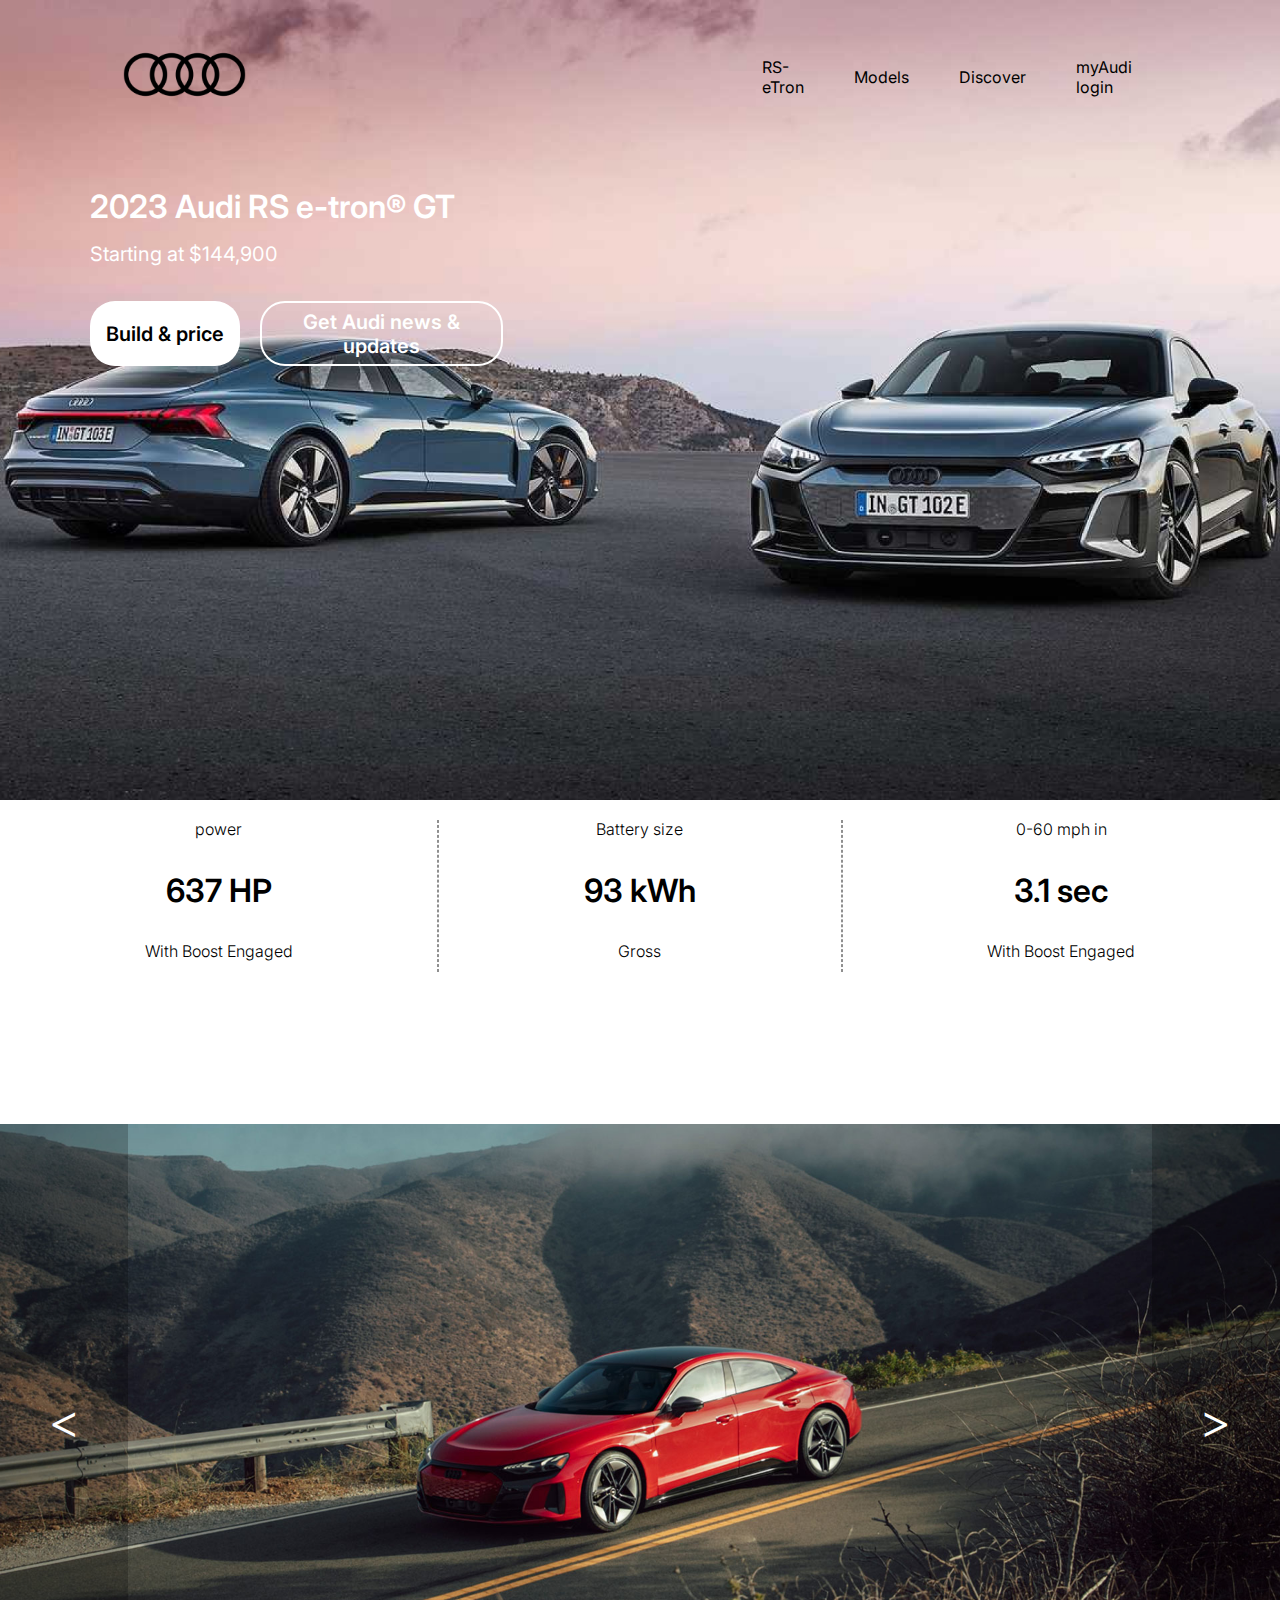
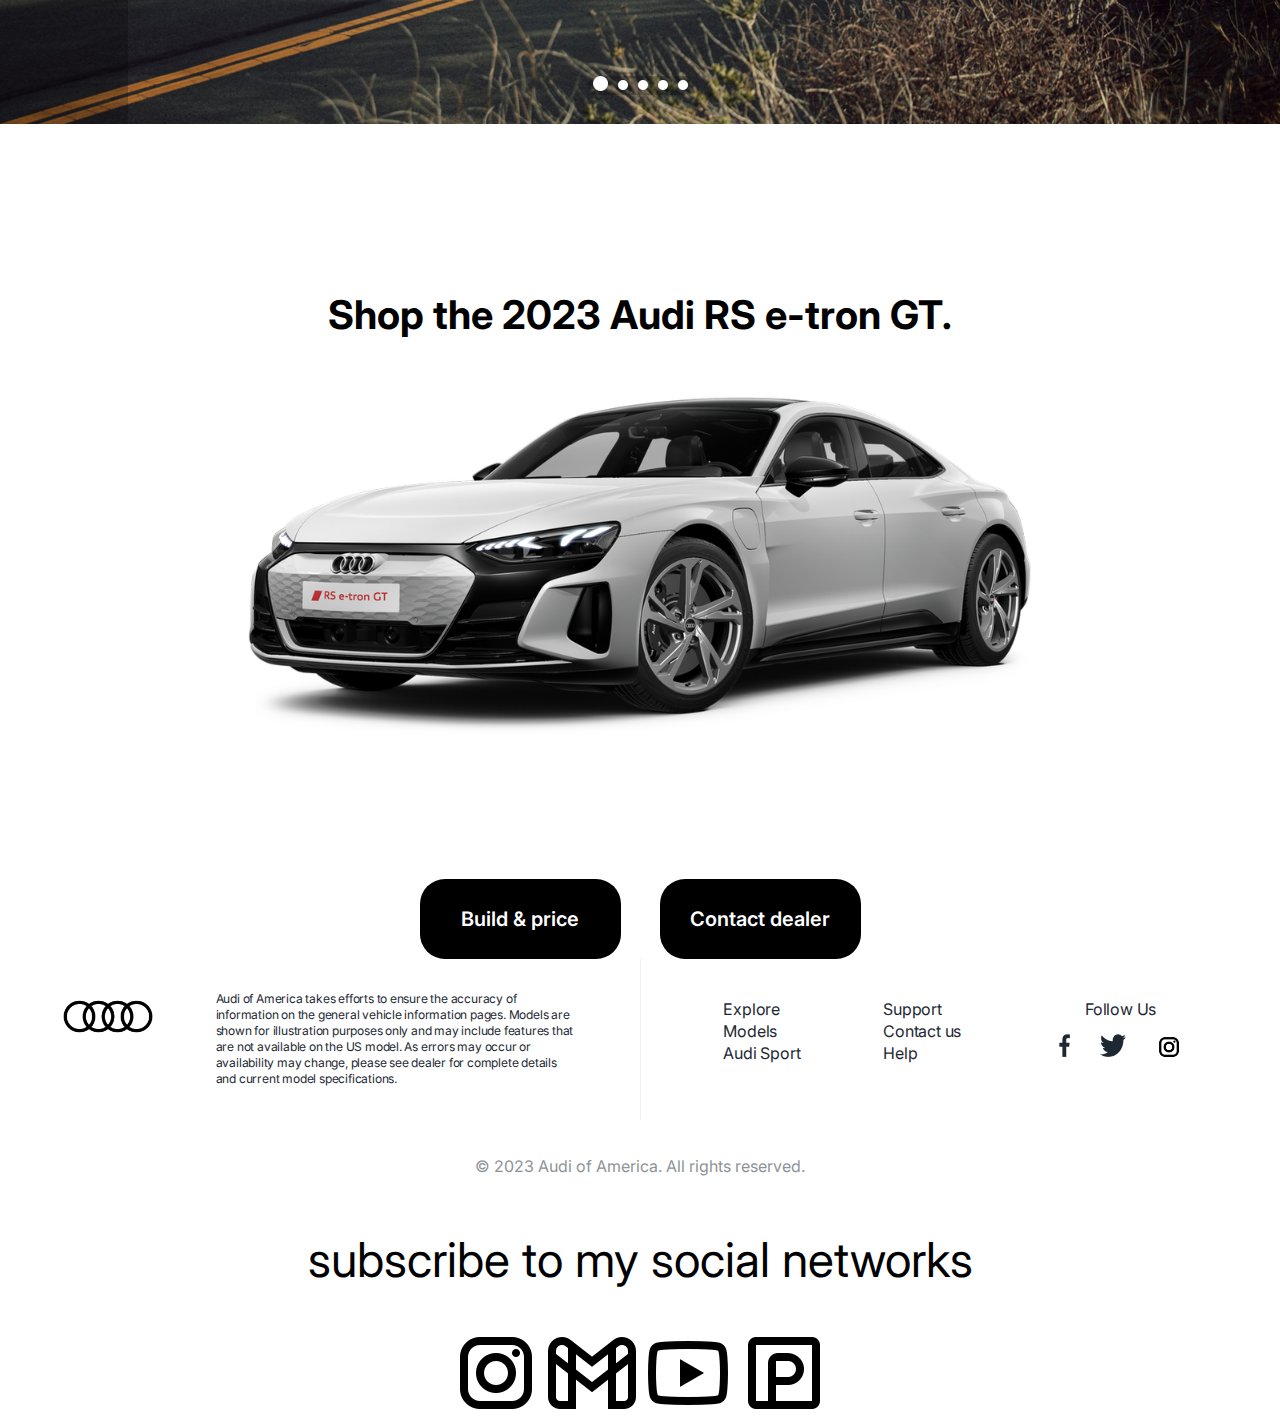
==== index.html @ 4eae739a "Add files via upload" ====
<!DOCTYPE html>
<html>
    <head>
        <title>My first oficial site</title>
        <link rel="stylesheet" href="mainsite.css">
        <link rel="stylesheet" href="global.css">
        <link rel="preconnect" href="https://fonts.googleapis.com">
        <link rel="preconnect" href="https://fonts.gstatic.com" crossorigin>
        <link href="https://fonts.googleapis.com/css2?family=Inter:wght@300&display=swap" rel="stylesheet">
    </head>
    <body>
        <div class="background">
            <div class="header">
                <div class="logo">
                    <div><img src="images/Audi-Logo 1.png" width="123"></div>
                </div>
                <div class="buttons">
                    <div class="button1"><a href="secondsite.html" style="text-decoration: none; color: #000000;">RS-eTron</a></div>
                    <div class="button2"><a href="erorsite.html"  style="text-decoration: none; color: #000000;">Models</a></div>
                    <div class="button3"><a href="erorsite.html"  style="text-decoration: none; color: #000000;">Discover</a></div>
                    <div class="button4"><a href="erorsite.html"  style="text-decoration: none; color: #000000;">myAudi login</a></div>
                </div>
            </div>
            <div style="position: absolute;
            top: 55px;
            left: 7%;">
                <h3 style="padding-top: 100px; font-family: 'Inter', sans-serif;; font-style: normal; font-weight: 600; font-size: 32px; line-height: 39px; color: #FFFFFF;">2023 Audi RS e-tron® GT</h3>
                <h5 style="
                font-family: 'Inter', sans-serif;;
                font-style: normal;
                font-weight: 400;
                font-size: 20px;
                line-height: 24px;
                color: #FFFFFF;
                position: absolute;
                top: 154px;
            ">Starting at $144,900</h5>
                <div style="margin: 0px;
                padding: 0px;
                position: absolute;
                display: flex;
                justify-content: center;
                align-items: center;
                top: 218px;">
                    <a href="erorsite.html"><button id="MyBtn">Build & price</button></a>
                    <a href="erorsite.html"><button id="MyBtn2">Get Audi news & updates</button></a>
                </div>
            </div>
        </div>
        <div class="monacemebi">
            <div class="monacemi1">
                <h6 class="up">power</h6>
                <h3 style="font-family: 'Inter', sans-serif;;
                font-style: normal;
                font-weight: 600;
                font-size: 32px;
                line-height: 39px;">637 HP</h3>
                <h6 class="down">With Boost Engaged</h6>
            </div>
            <div class="line"></div>
            <div class="monacemi1">
                <h6 class="up">Battery size</h6>
                <h3 style="font-family: 'Inter', sans-serif;;
                font-style: normal;
                font-weight: 600;
                font-size: 32px;
                line-height: 39px;">93 kWh</h3>
                <h6 class="down">Gross</h6>
            </div>
            <div class="line"></div>
            <div class="monacemi1">
                <h6 class="up">0-60 mph in</h6>
                <h3 style="font-family: 'Inter', sans-serif;;
                font-style: normal;
                font-weight: 600;
                font-size: 32px;
                line-height: 39px;">3.1 sec</h3>
                <h6 class="down">With Boost Engaged</h6>
            </div>
        </div>
        <br><br><br><br><br><br><br>
        <div id="photos">
            <div class="arrow" onclick="left()"><</div>
            <div class="ellipses">
                <div id="ellipse1" onclick="changePhoto1()" ><img id="elipse1"src="images/Ellipse 1.png" width="10"></div>
                <div id="ellipse2" onclick="changePhoto2()" ><img id="elipse2" src="images/Ellipse 2.png" width="10"></div>
                <div id="ellipse3" onclick="changePhoto3()" ><img id="elipse3" src="images/Ellipse 3.png" width="10"></div>
                <div id="ellipse4" onclick="changePhoto4()" ><img id="elipse4" src="images/Ellipse 4.png" width="10"></div>
                <div id="ellipse5" onclick="changePhoto5()" ><img id="elipse5" src="images/Ellipse 5.png" width="10"></div>
            </div>
            <div class="arrow" onclick="right()">></div>
        </div>
        <div style="height: 140px;"></div>
        <div style="    position: relative;
        z-index: 1;
        display: flex;
        justify-content: center;
        font-size: 124%;
        height: 0px;
        font-family: 'Inter', sans-serif;"><h1>Shop the 2023 Audi RS e-tron GT.</h1></div>
        <div style="width: 100%; display: flex; justify-content: center;"><img style="z-index: 10;" src="images/car.png" width="80%" height=""></div>
        <div style="display: flex; justify-content: center;">
            <a href="erorsite.html"><button class="My-btn1">Build & price</button></a>
            <a href="erorsite.html"><button class="My-btn2">Contact dealer</button></a>
        </div>
        <div style="display: flex; align-items: center; justify-content: center;">
            <div style="display: flex; justify-content: space-evenly; width: 50%;">
                <div style="align-items:center;"><img src="images/Audi-Logo 1.png" width="90"></div>
                <div style="height: 96px; width: 361px; font-family: 'DM Sans';
                font-style: normal;
                font-weight: 400;
                font-size: 12px;
                line-height: 16px;
                letter-spacing: -0.204545px;
                color: #1E2833;
                font-family: 'Inter', sans-serif;">Audi of America takes efforts to ensure the accuracy of information on the general vehicle information pages. Models are shown for illustration purposes only and may include features that are not available on the US model. As errors may occur or availability may change, please see dealer for complete details and current model specifications.</div>
            </div>
            <div style="width: 1px; height: 161px; background: rgba(30, 40, 51, 0.07);"></div>
            <div style="display: flex; justify-content: space-evenly; width: 50%;">
                <div>
                    <div style="height: 22px;" class="Mytext pointer">Explore</div>
                    <div style="height: 22px;" class="Mytext pointer">Models</div>
                    <div style="height: 22px;" class="Mytext pointer">Audi Sport</div>
                </div>
                <div>
                    <div style="height: 22px;" class="Mytext pointer">Support</div>
                    <div style="height: 22px;" class="Mytext pointer">Contact us</div>
                    <div style="height: 22px;" class="Mytext pointer">Help</div>
                </div>
                <div style="display: flex; flex-direction: column; align-items: center;">
                    <div class="Mytext">Follow Us</div>
                    <div style="display: flex;">
                        <div style="padding: 15px; cursor: pointer;"><a href="https://www.facebook.com/"><img src="images/Path.png" alt=""></a></div>
                        <div style="padding: 15px; cursor: pointer;"><a href="https://twitter.com/?lang=en"><img src="images/Path (1).png" alt=""></a></div>
                        <div style="padding: 15px; cursor: pointer;"><a href="https://www.instagram.com"><img src="images/Instagram.png" width="26"></a></div>
                    </div>
                </div>
            </div>
        </div>
        <br>
        <br>
        <div style="display: flex; justify-content: center; width: 100%; color: #8e9398; 
        font-family: 'Inter', sans-serif;">© 2023 Audi of America. All rights reserved.</div>
        <br><br><br>
        <div style="font-family: 'Montserrat';
        font-style: normal;
        font-weight: 400;
        font-size: 48px;
        line-height: 59px;
        color: #000000;
        display: flex;
        align-items: center;
        justify-content: center;
        font-family: 'Inter', sans-serif;">subscribe to my social networks</div>
        <br><br>
        <div style="display: flex; justify-content: center;">
            <a href="https://www.instagram.com/audiofficial/?hl=en"><img src="images/Instagram.png" alt="">
            <a href="https://www.facebook.com/audiofficial/"><img src="images/Gmail.png" alt="">
            <a href="https://www.youtube.com/audi"><img src="images/YouTube.png" alt="">
            <a href="erorsite.html"><img src="images/Portfolium.png" alt="">
        </div>
        <script src="main.js"></script>
    </body>
</html>
---- mainsite.css ----
.background{
    background: url(images/Audi.png);
    background-repeat: no-repeat;
    background-position: top;
    background-size: cover;
    width: 100%;
    height: 800px;
}

#MyBtn{
    width: 150px;
    height: 65px;
    background: white;
    border-radius: 25px;
    margin: 28px 20px 28px 0px;
    border: none;
    font-family: 'Inter', sans-serif;
    font-style: normal;
    font-weight: 600;
    font-size: 20px;
    line-height: 24px;
    cursor: pointer;
    color: #000000;
    transition: 0.3s;
}
#MyBtn:hover{
    background: black;
    color: white;
}
#MyBtn2{
    box-sizing: border-box;
    width: 243px;
    height: 65px;
    border: 2px solid white;
    border-radius: 25px;
    background-color: rgba(0, 0, 0, 0);
    font-family: 'Inter', sans-serif;
    font-style: normal;
    font-weight: 600;
    font-size: 20px;
    line-height: 24px;
    color: #FFFFFF;
    cursor: pointer;    
    transition: 0.3s;
}
#MyBtn2:hover{
    background: white;
    color: black;
}
.line{
    width: 0px;
    height: 150px;
    border: 1px dashed rgba(34, 34, 34, 0.5);
    margin: 20px 0px;
}
.up{
    font-family: 'Inter', sans-serif;;
    font-style: normal;
    font-weight: 300;
    font-size: 16px;
    line-height: 19px;
    color: #000000;
    margin-bottom: 0px;
    margin-top: 20px;
}
.down{
    font-family: 'Inter', sans-serif;;
    font-style: normal;
    font-weight: 300;
    font-size: 16px;
    line-height: 19px;
    color: #000000;
    margin-top: 0px;
}
.monacemebi{
    display: flex;
    justify-content: space-evenly;
}
.monacemi1{
    display: flex;
    align-items: center;
    text-align: center;
    flex-direction: column;
}
#photos{
    background: url(images/car1.png);
    width: 100%;
    height: 600px;
    background-repeat: no-repeat;
    background-position: center;
    background-size: cover;
    display: flex;
    justify-content: space-between;
    transition: background-image 0.5s ease-in-out;
}
.arrow{
    display: flex;
    background: rgba(0, 0, 0, 0.21);
    width: 10%;
    height: 100%;
    text-align: center;
    align-items: center;
    justify-content: center;
    color: white;
    font-weight: bold;
    font-size: xxx-large;
    cursor: pointer;
    user-select: none;
}
.ellipses{
    display: flex;
    justify-content: center;
    padding: 0px 0px 0px 0px;
    position: relative;
    bottom: -92%;
    height: 19px;
    border-radius: 11px;
    background: rgba(0, 0, 0, 0.21);
}
#ellipse1{
    padding: 0px 5px 0px 5px;
    cursor: pointer;
}
#ellipse2{
    padding: 0px 5px 0px 5px;
    cursor: pointer;
}
#ellipse3{
    padding: 0px 5px 0px 5px;
    cursor: pointer;
}
#ellipse4{
    padding: 0px 5px 0px 5px;
    cursor: pointer;
}
#ellipse5{
    padding: 0px 5px 0px 5px;
    cursor: pointer;
}

.My-btn1{
    width: 201px;
    height: 80px;
    background: #000000;
    border-radius: 25px;
    color: white;
    font-family: 'Inter', sans-serif;
    font-style: normal;
    font-weight: 600;
    font-size: 20px;
    line-height: 24px;
    margin: 0px 19.5px 0px 0px;
    border: none;
    cursor: pointer;
    transition: 0.3s;
}
.My-btn1:hover{
    color: black;
    background: white;
    border: solid;
}
.My-btn2{
    width: 201px;
    height: 80px;
    background: #000000;
    border-radius: 25px;
    color: white;
    font-family: 'Inter', sans-serif;
    font-style: normal;
    font-weight: 600;
    font-size: 20px;
    line-height: 24px;
    margin: 0px 0px 0px 19.5px;
    border: none;
    cursor: pointer;
    transition: 0.3s;
}
.My-btn2:hover{
    color: black;
    background: white;
    border: solid;
}
.Mytext{
    font-family: 'Inter', sans-serif;
    font-style: normal;
    font-weight: 400;
    line-height: 20px;
    letter-spacing: -0.204545px;
    color: #1E2833;
}

.button1:hover{
    font-size: larger;
    border-bottom: solid white 2px;
    
    padding-left:  25px;
    padding-right:  25px;
}
.button2:hover{
    font-size: larger;
    border-bottom: solid white 2px;
}
.button3:hover{
    font-size: larger;
    border-bottom: solid white 2px;
}
.button4:hover{
    font-size: larger;
    border-bottom: solid white 2px;
}
---- global.css ----
body{
    padding: 0px;
    margin: 0px;
}

.header{
    display: flex;
    justify-content: center;
}
.buttons{
    display: flex;
    justify-content: right;
    width: 50%;
    padding: 40px 123px;
    
}
.button1{
    padding-left:  25px;
    padding-right:  25px;
    display: flex;
    align-items: center;
    cursor: pointer;
    font-size: medium;
    font-family: 'Inter', sans-serif;
    background-color: none;
}


.button2{
    padding-left:  25px;
    padding-right:  25px;
    display: flex;
    align-items: center;
    cursor: pointer;
    font-size: medium;
    font-family: 'Inter', sans-serif;
    background-color: none;
}


.button3{
    padding-left:  25px;
    padding-right:  25px;
    display: flex;
    align-items: center;
    cursor: pointer;
    font-size: medium;
    font-family: 'Inter', sans-serif;
    background-color: none;
}


.button4{
    padding-left:  25px;
    padding-right:  25px;
    display: flex;
    align-items: center;
    cursor: pointer;
    font-size: medium;
    font-family: 'Inter', sans-serif;
    background-color: none;
}
.logo{
    display: flex;
    justify-content: left;
    width: 50%;
    padding: 40px 123px;
}
.flex{
    display: flex;
}
.center{
    justify-content: center;
}
.space-evenly{
    justify-content: space-evenly;
}
.Mytext{
    font-family: 'Inter', sans-serif;
    font-style: normal;
    font-weight: 400;
    line-height: 20px;
    letter-spacing: -0.204545px;
    color: #1E2833;
}
.pointer{
    cursor: pointer;
}
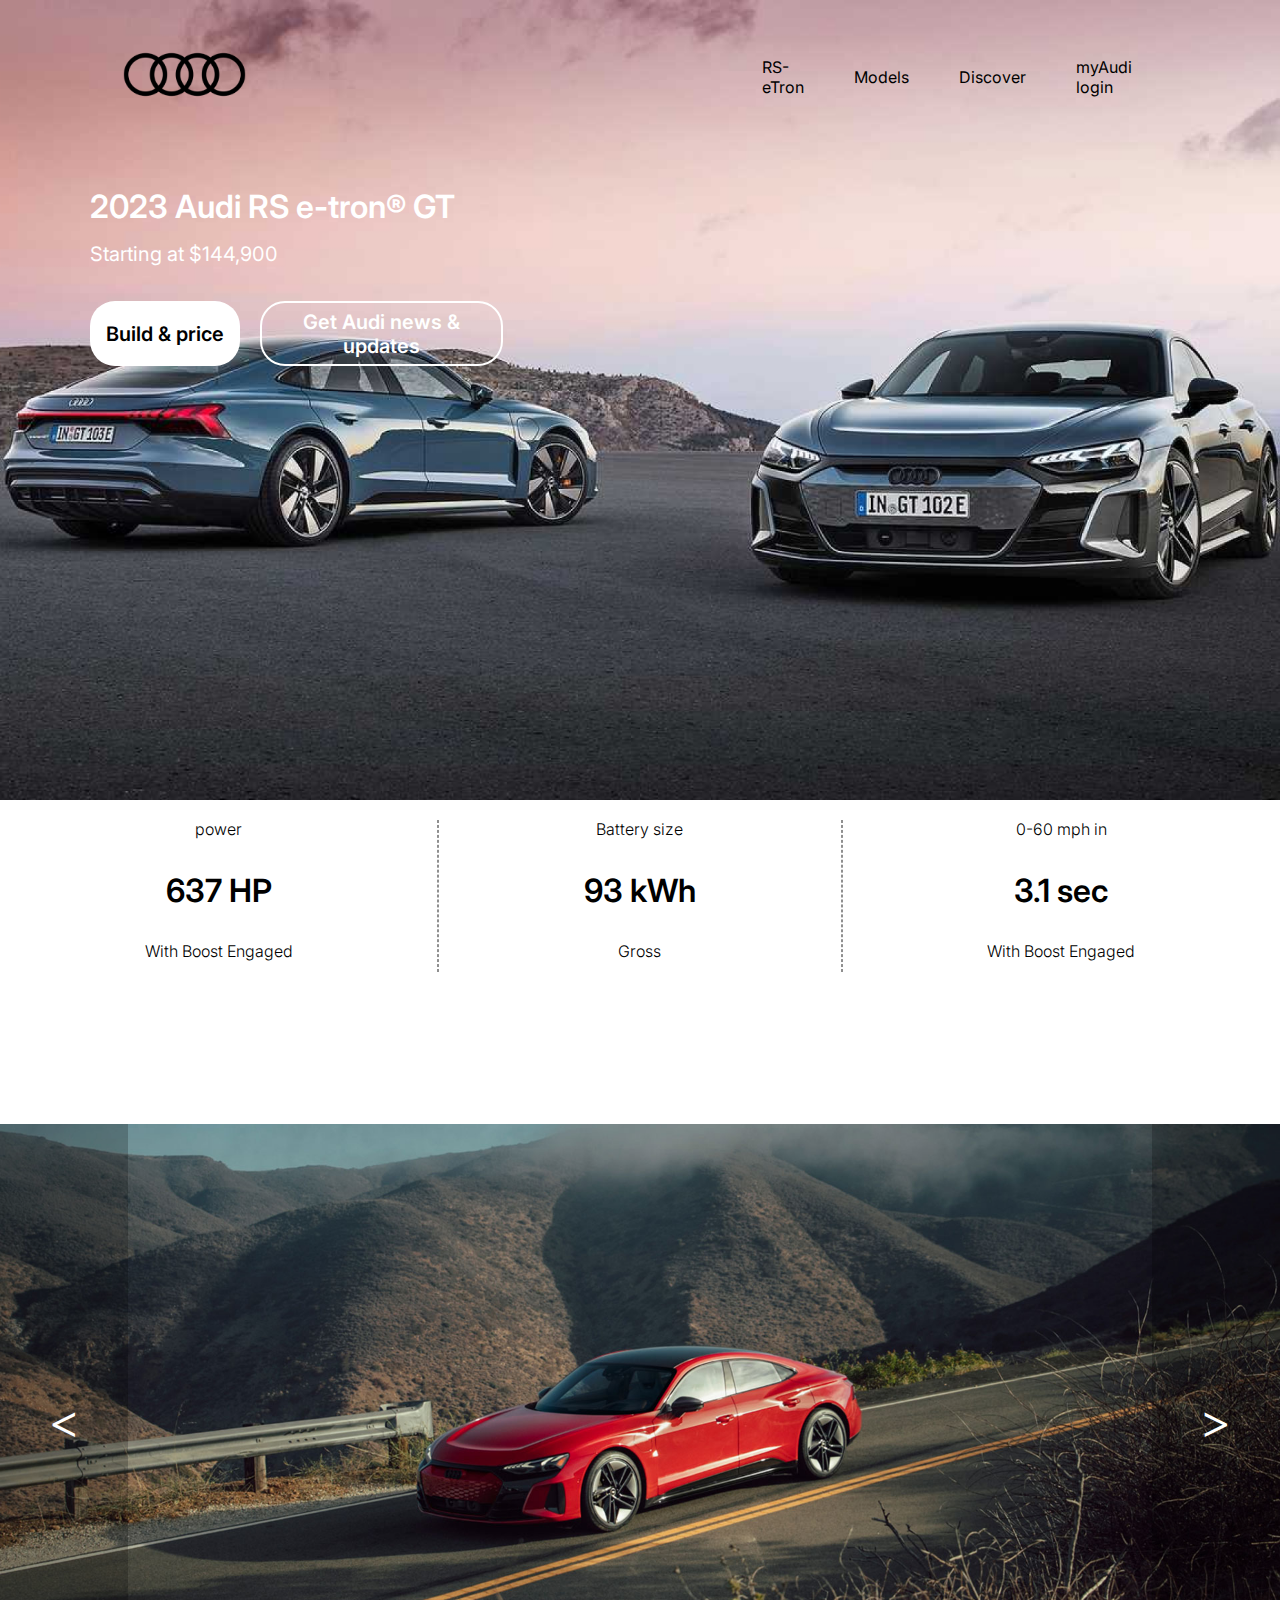
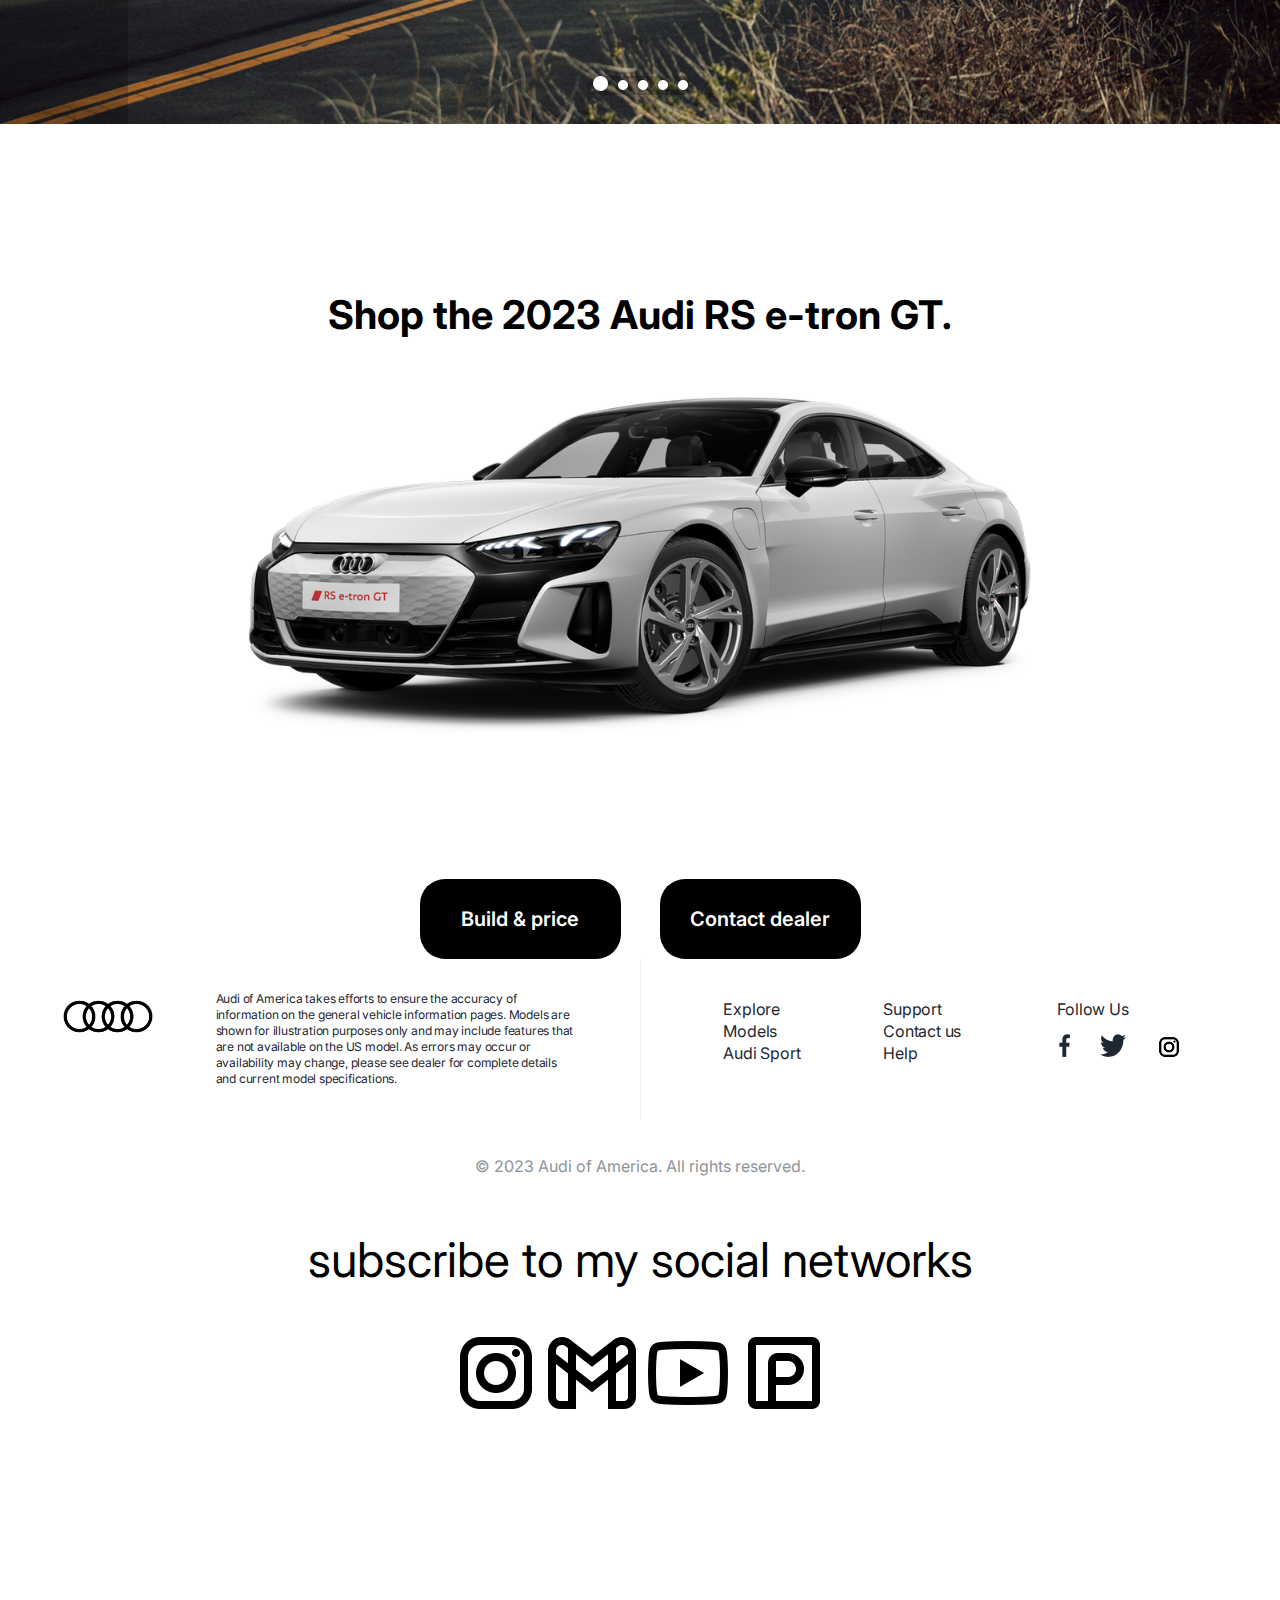
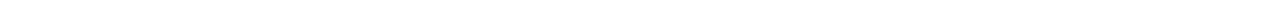
==== commit 0197ea89: "Update index.html" ====
--- a/index.html
+++ b/index.html
@@ -128,7 +128,7 @@
                     <div style="height: 22px;" class="Mytext pointer">Help</div>
                 </div>
                 <div style="display: flex; flex-direction: column; align-items: center;">
-                    <div class="Mytext">Follow Us</div>
+                    <div class="Mytext" style="margin: 0px 36% 0px 0px;">Follow Us</div>
                     <div style="display: flex;">
                         <div style="padding: 15px; cursor: pointer;"><a href="https://www.facebook.com/"><img src="images/Path.png" alt=""></a></div>
                         <div style="padding: 15px; cursor: pointer;"><a href="https://twitter.com/?lang=en"><img src="images/Path (1).png" alt=""></a></div>
@@ -159,6 +159,7 @@
             <a href="https://www.youtube.com/audi"><img src="images/YouTube.png" alt="">
             <a href="erorsite.html"><img src="images/Portfolium.png" alt="">
         </div>
+                <br><br><br><br><br><br><br><br><br><br><br>
         <script src="main.js"></script>
     </body>
-</html>+</html>
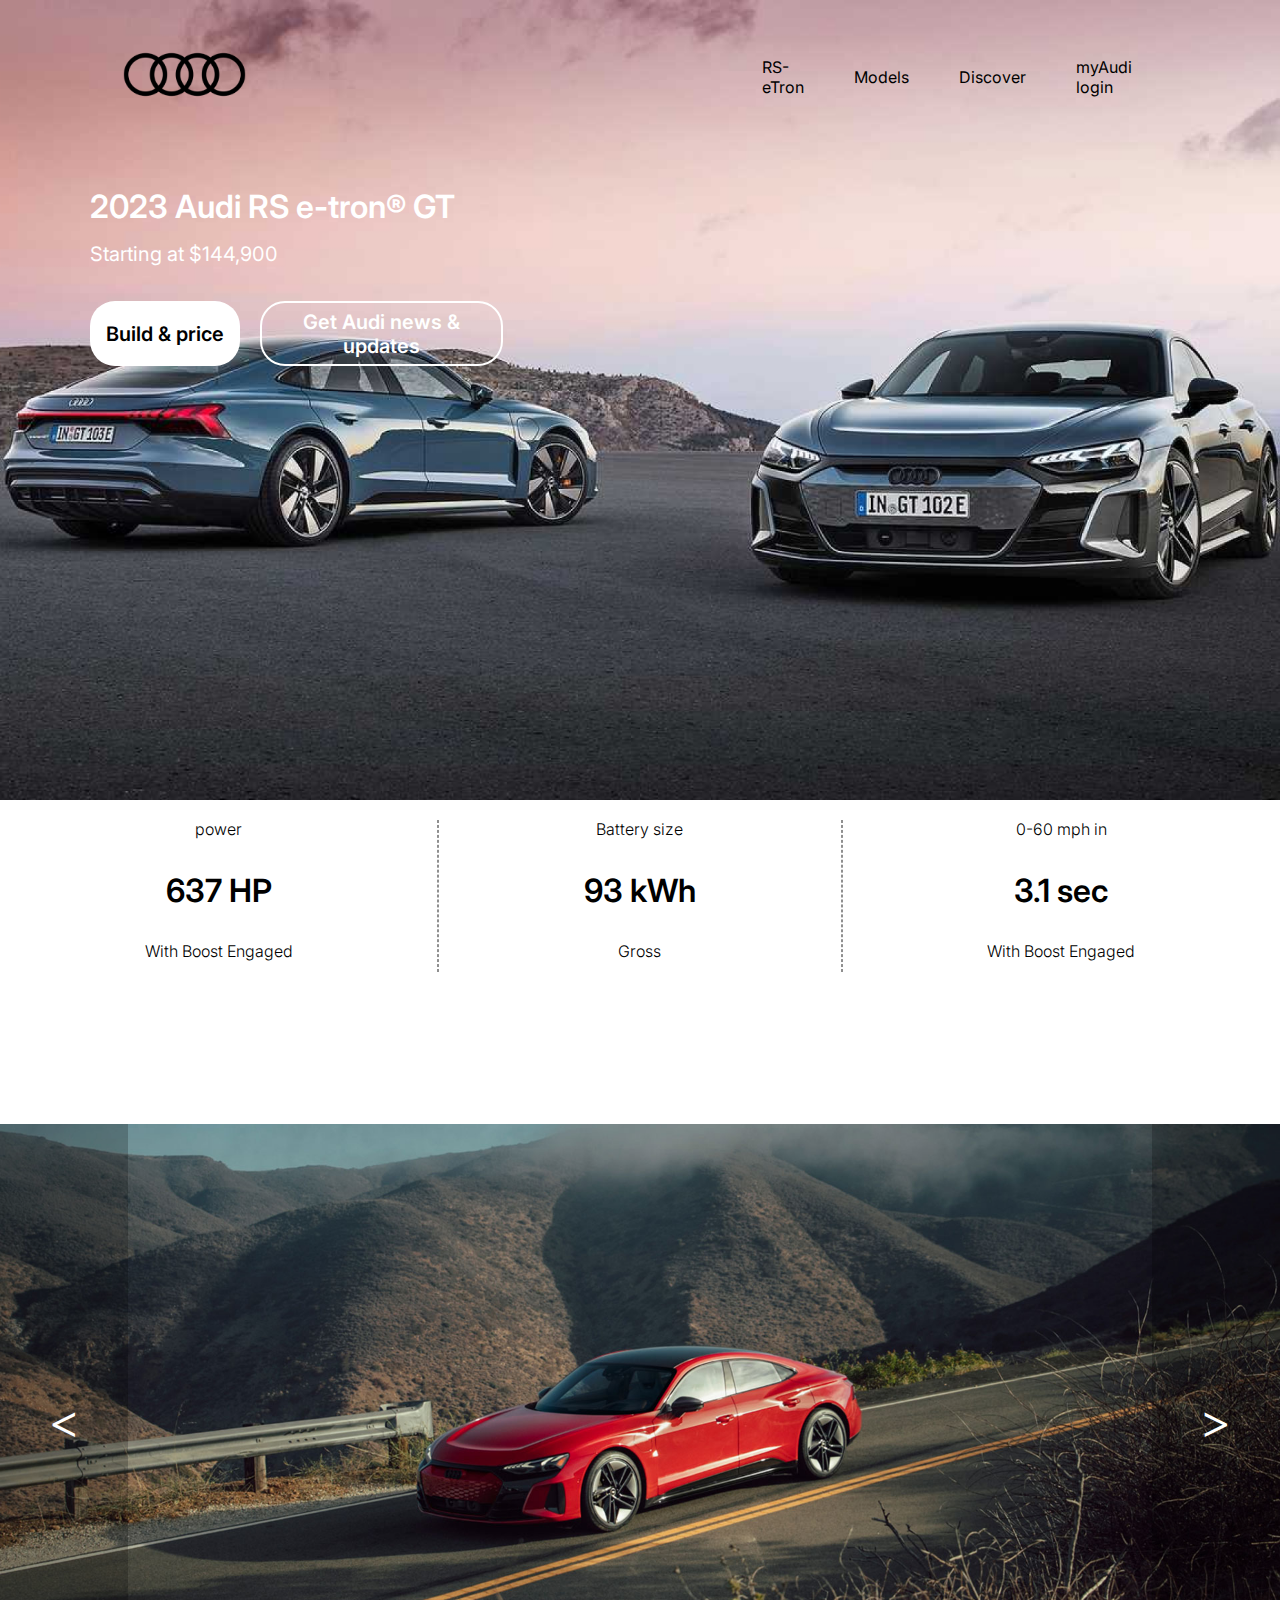
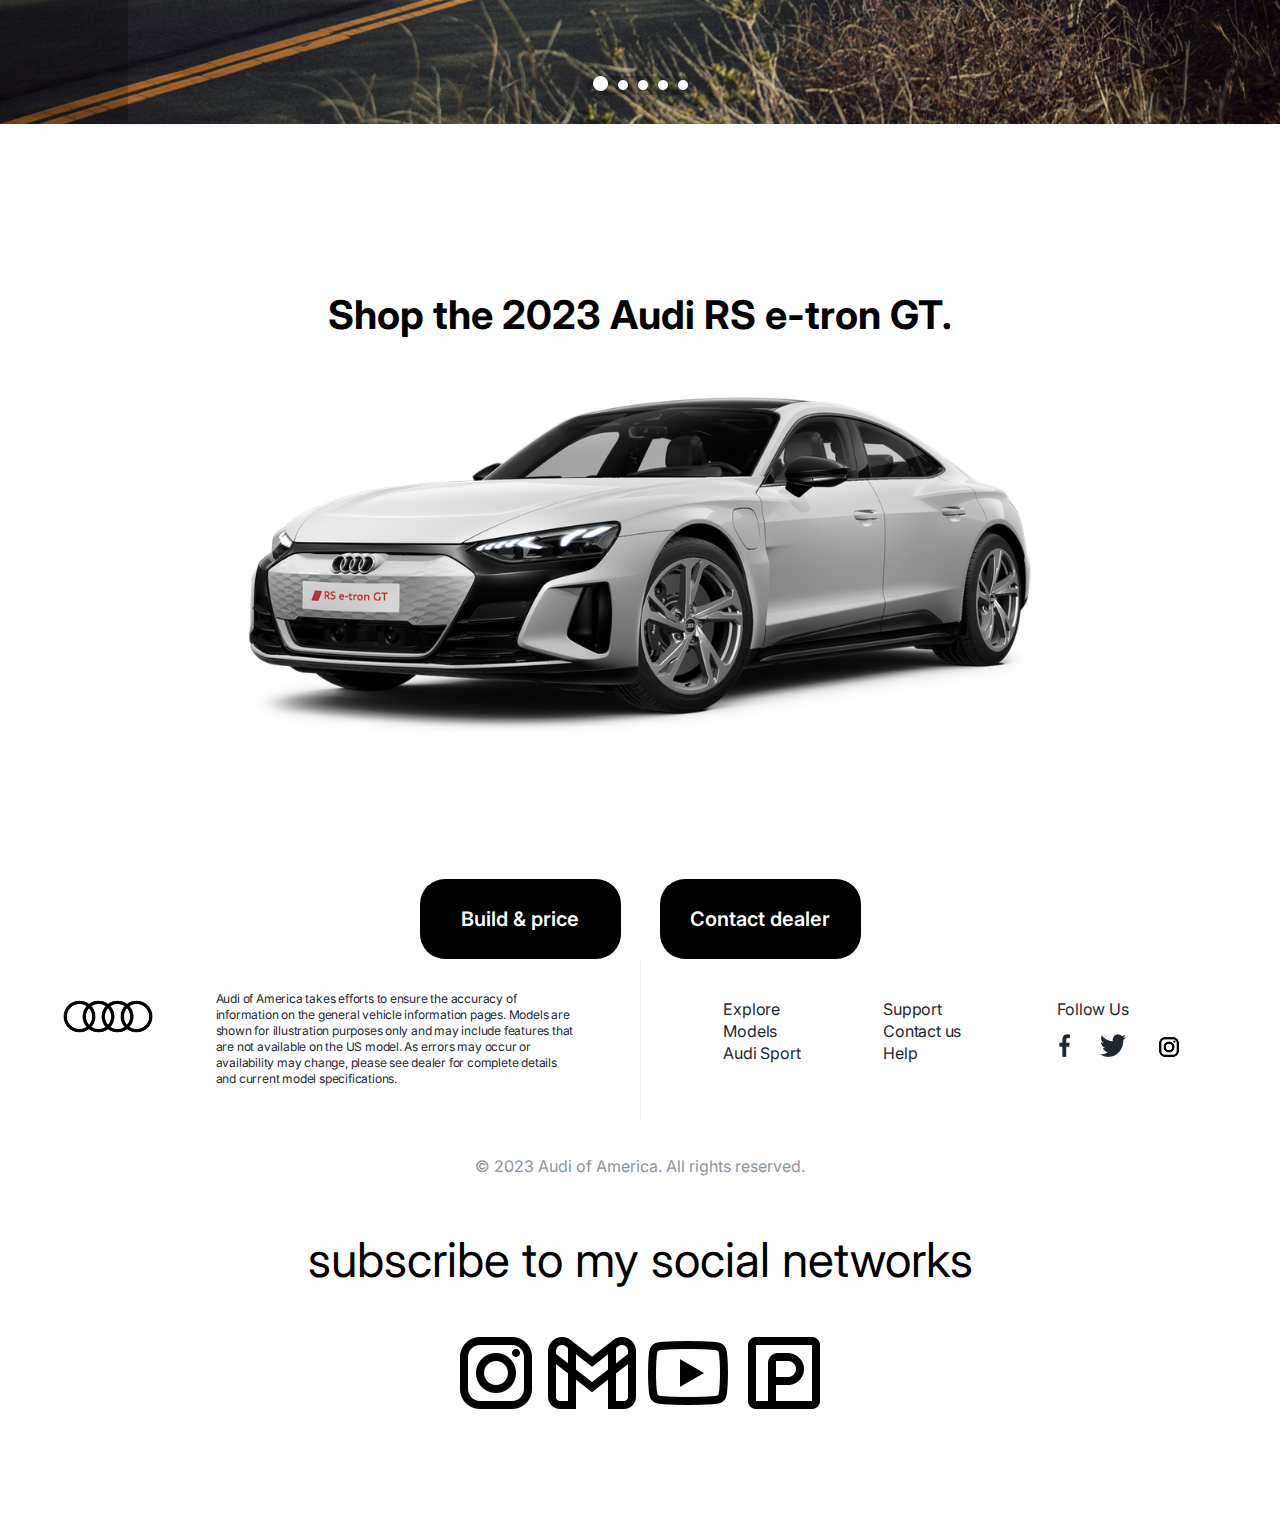
==== commit 815603c4: "Update index.html" ====
--- a/index.html
+++ b/index.html
@@ -159,7 +159,7 @@
             <a href="https://www.youtube.com/audi"><img src="images/YouTube.png" alt="">
             <a href="erorsite.html"><img src="images/Portfolium.png" alt="">
         </div>
-                <br><br><br><br><br><br><br><br><br><br><br>
+                <br><br><br><br><br><br>
         <script src="main.js"></script>
     </body>
 </html>
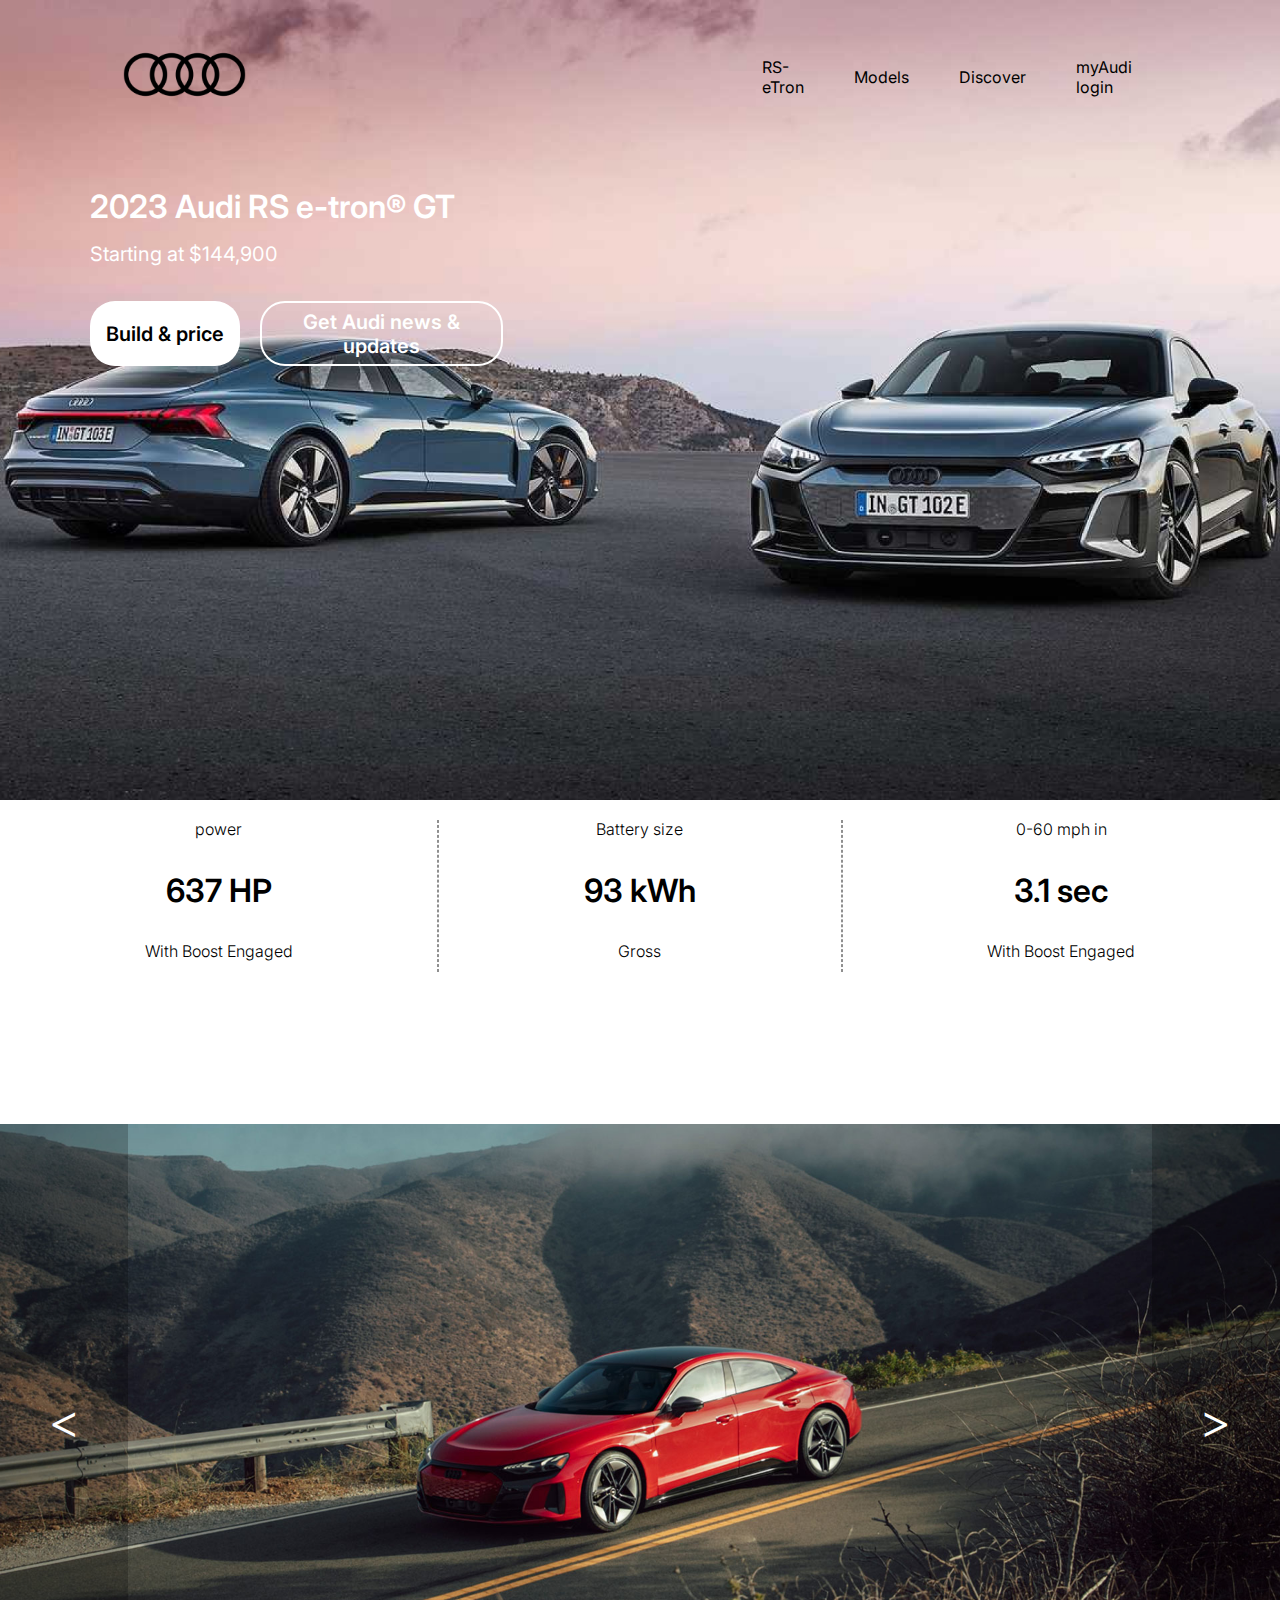
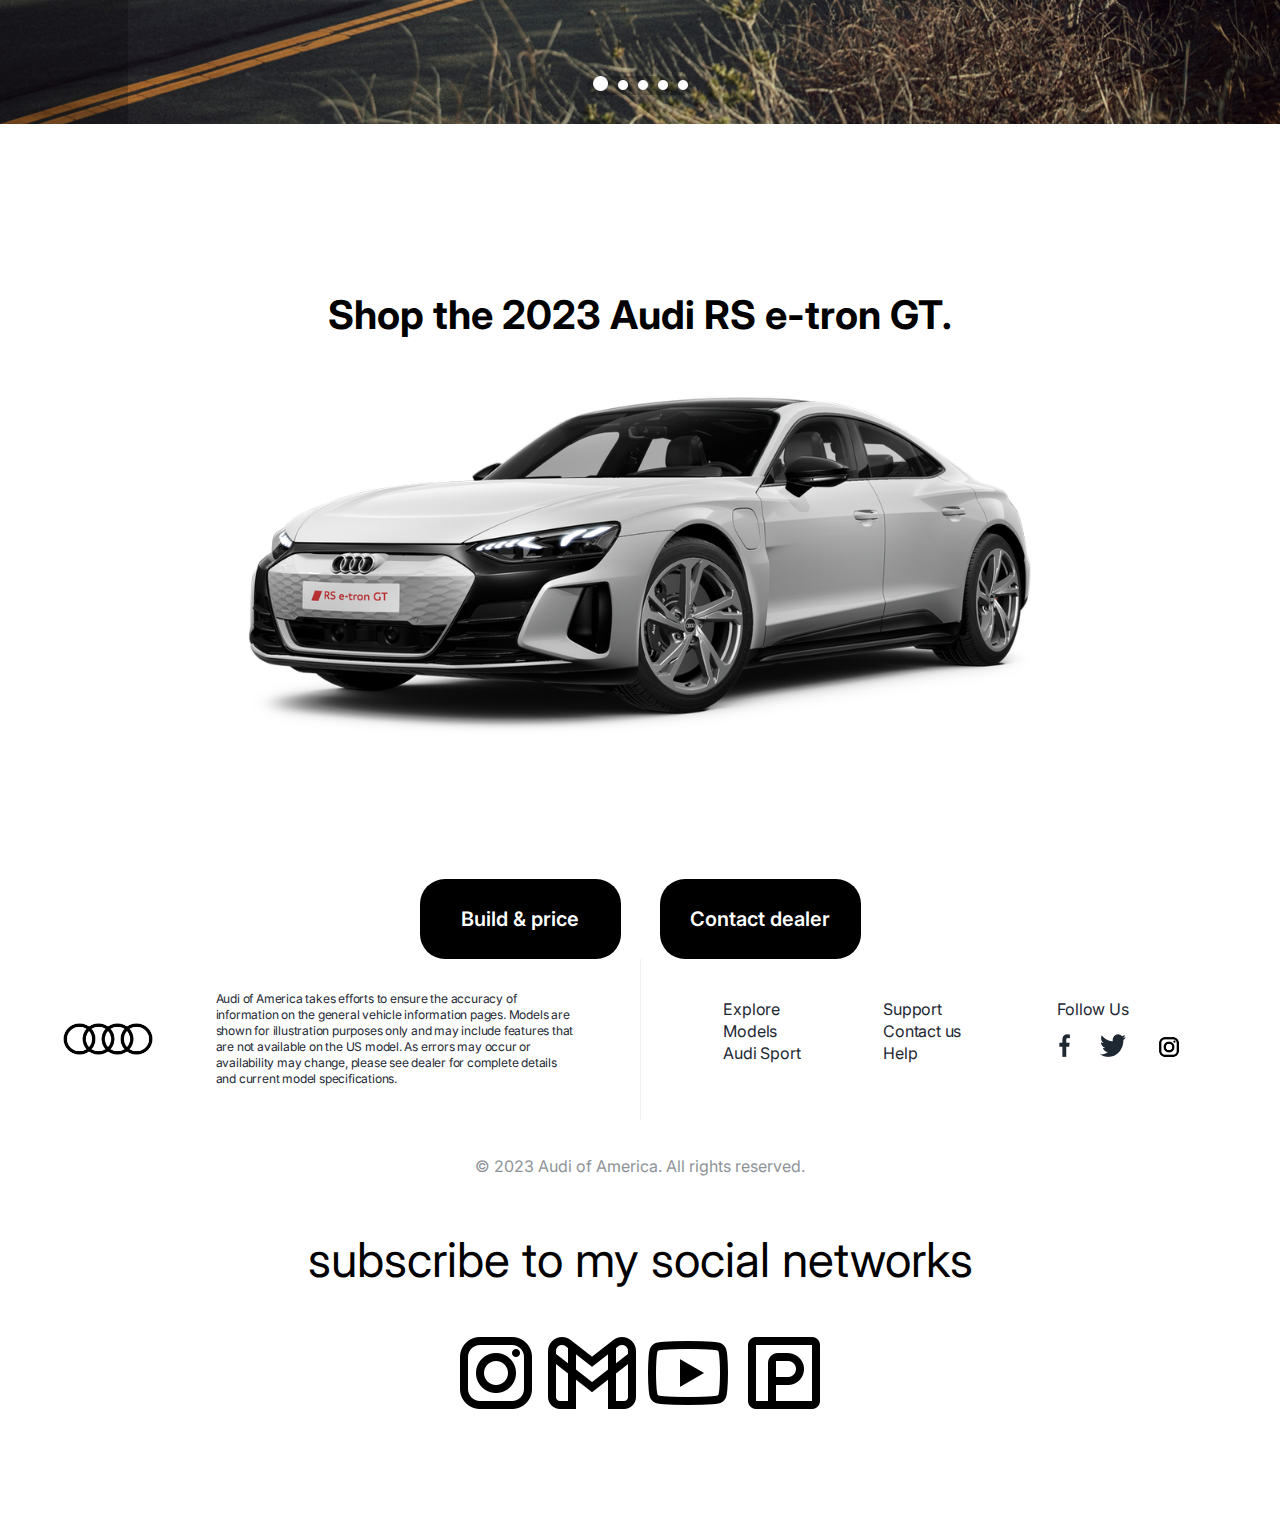
==== commit 90ccb32b: "Add files via upload" ====
--- a/index.html
+++ b/index.html
@@ -105,7 +105,7 @@
         </div>
         <div style="display: flex; align-items: center; justify-content: center;">
             <div style="display: flex; justify-content: space-evenly; width: 50%;">
-                <div style="align-items:center;"><img src="images/Audi-Logo 1.png" width="90"></div>
+                <div style="align-items:center; display: flex;"><img src="images/Audi-Logo 1.png" width="90"></div>
                 <div style="height: 96px; width: 361px; font-family: 'DM Sans';
                 font-style: normal;
                 font-weight: 400;
@@ -157,9 +157,12 @@
             <a href="https://www.instagram.com/audiofficial/?hl=en"><img src="images/Instagram.png" alt="">
             <a href="https://www.facebook.com/audiofficial/"><img src="images/Gmail.png" alt="">
             <a href="https://www.youtube.com/audi"><img src="images/YouTube.png" alt="">
-            <a href="erorsite.html"><img src="images/Portfolium.png" alt="">
+            <a href="erorsite.html"><img src="images/Portfolium.png" alt=""></a>
         </div>
                 <br><br><br><br><br><br>
         <script src="main.js"></script>
+        <div id="scrollBtn" class="scroll-btn" onclick="scrollToTop()">
+            <img id="idd" src="images/arrow.png" width="60px">
+        </div>
     </body>
 </html>
--- a/global.css
+++ b/global.css
@@ -85,4 +85,24 @@
 }
 .pointer{
     cursor: pointer;
-}+}
+.scroll-btn{
+    display: none;
+    z-index: 9999;
+    padding: 15px;
+    border: gray 6px solid;
+    border-radius: 50%;
+    position: fixed;
+    top: 78%;
+    left: 90%;
+    cursor: pointer;
+}
+.scroll-btn:hover{
+    animation: myanim 0.5s infinite;
+}
+
+@keyframes myanim {
+    0% { top: 78%; }
+    50% { top: 76%; }
+    100% { top: 78%; }
+}   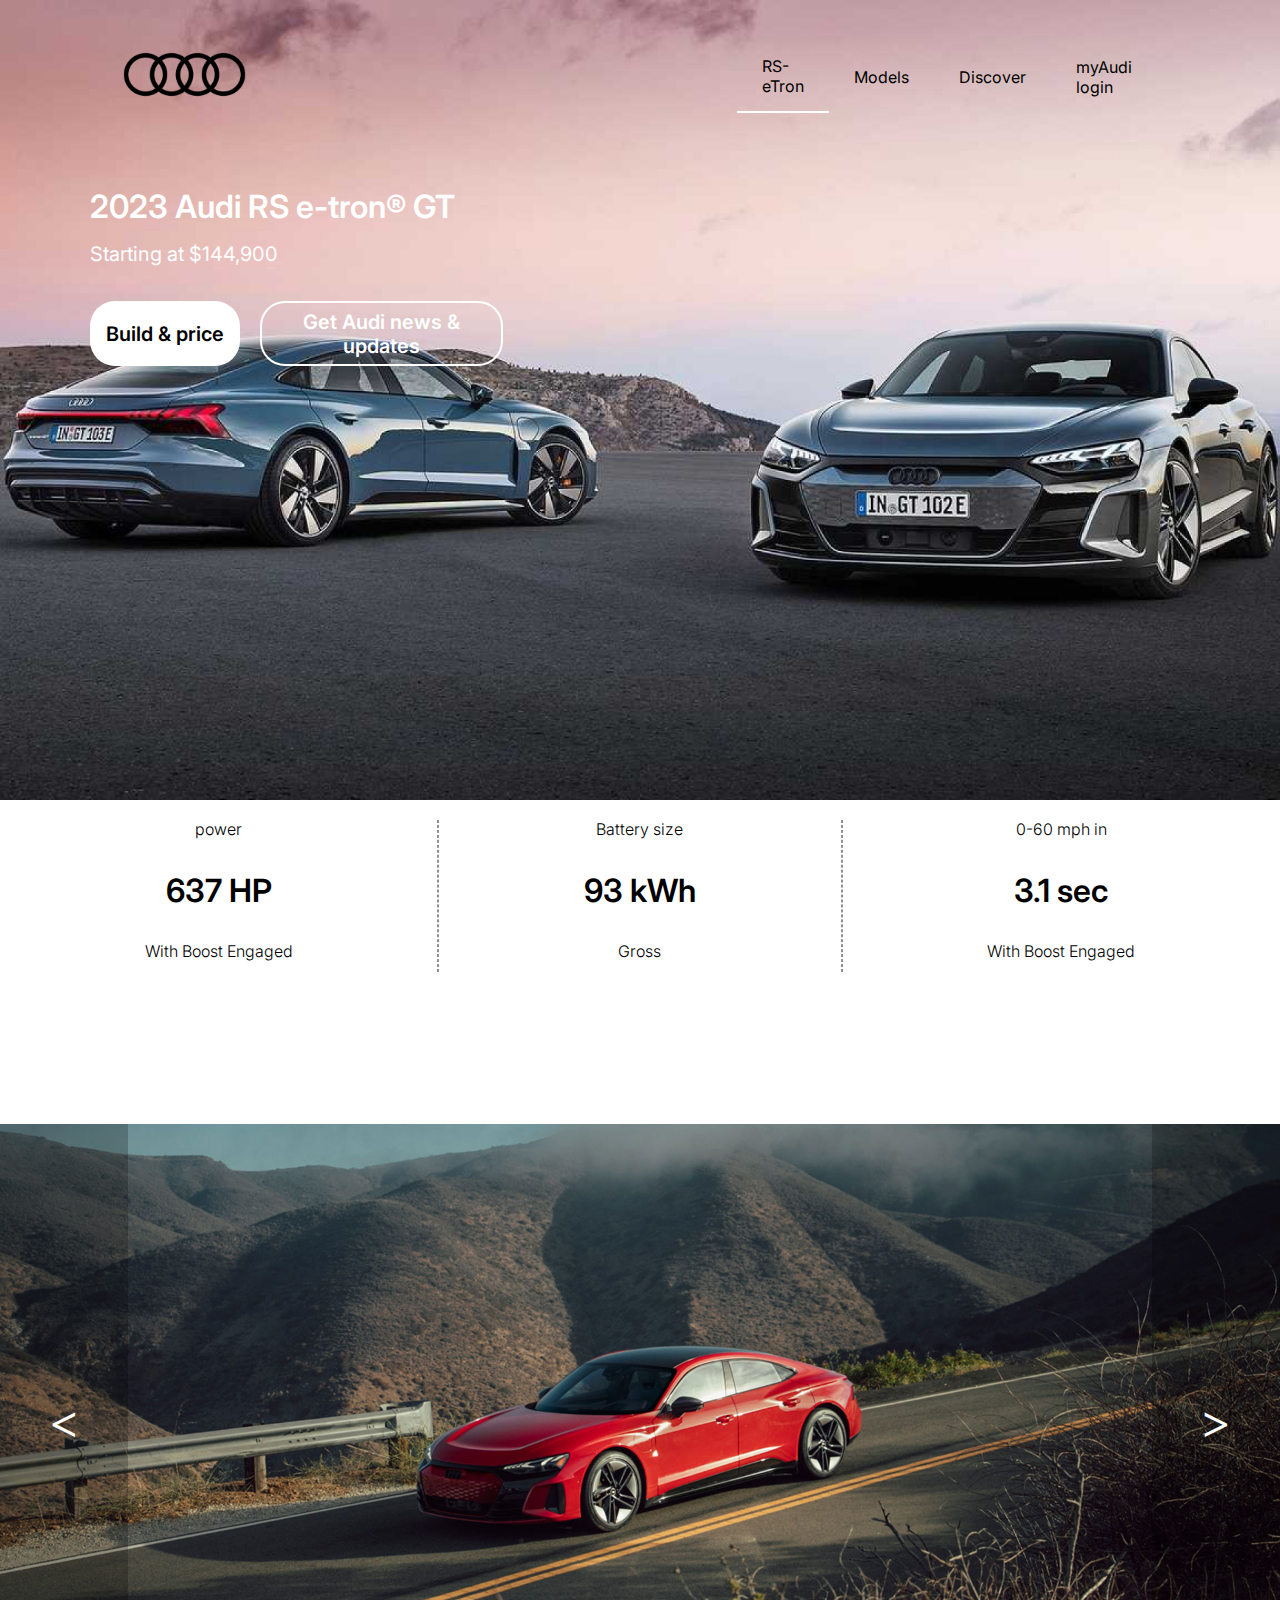
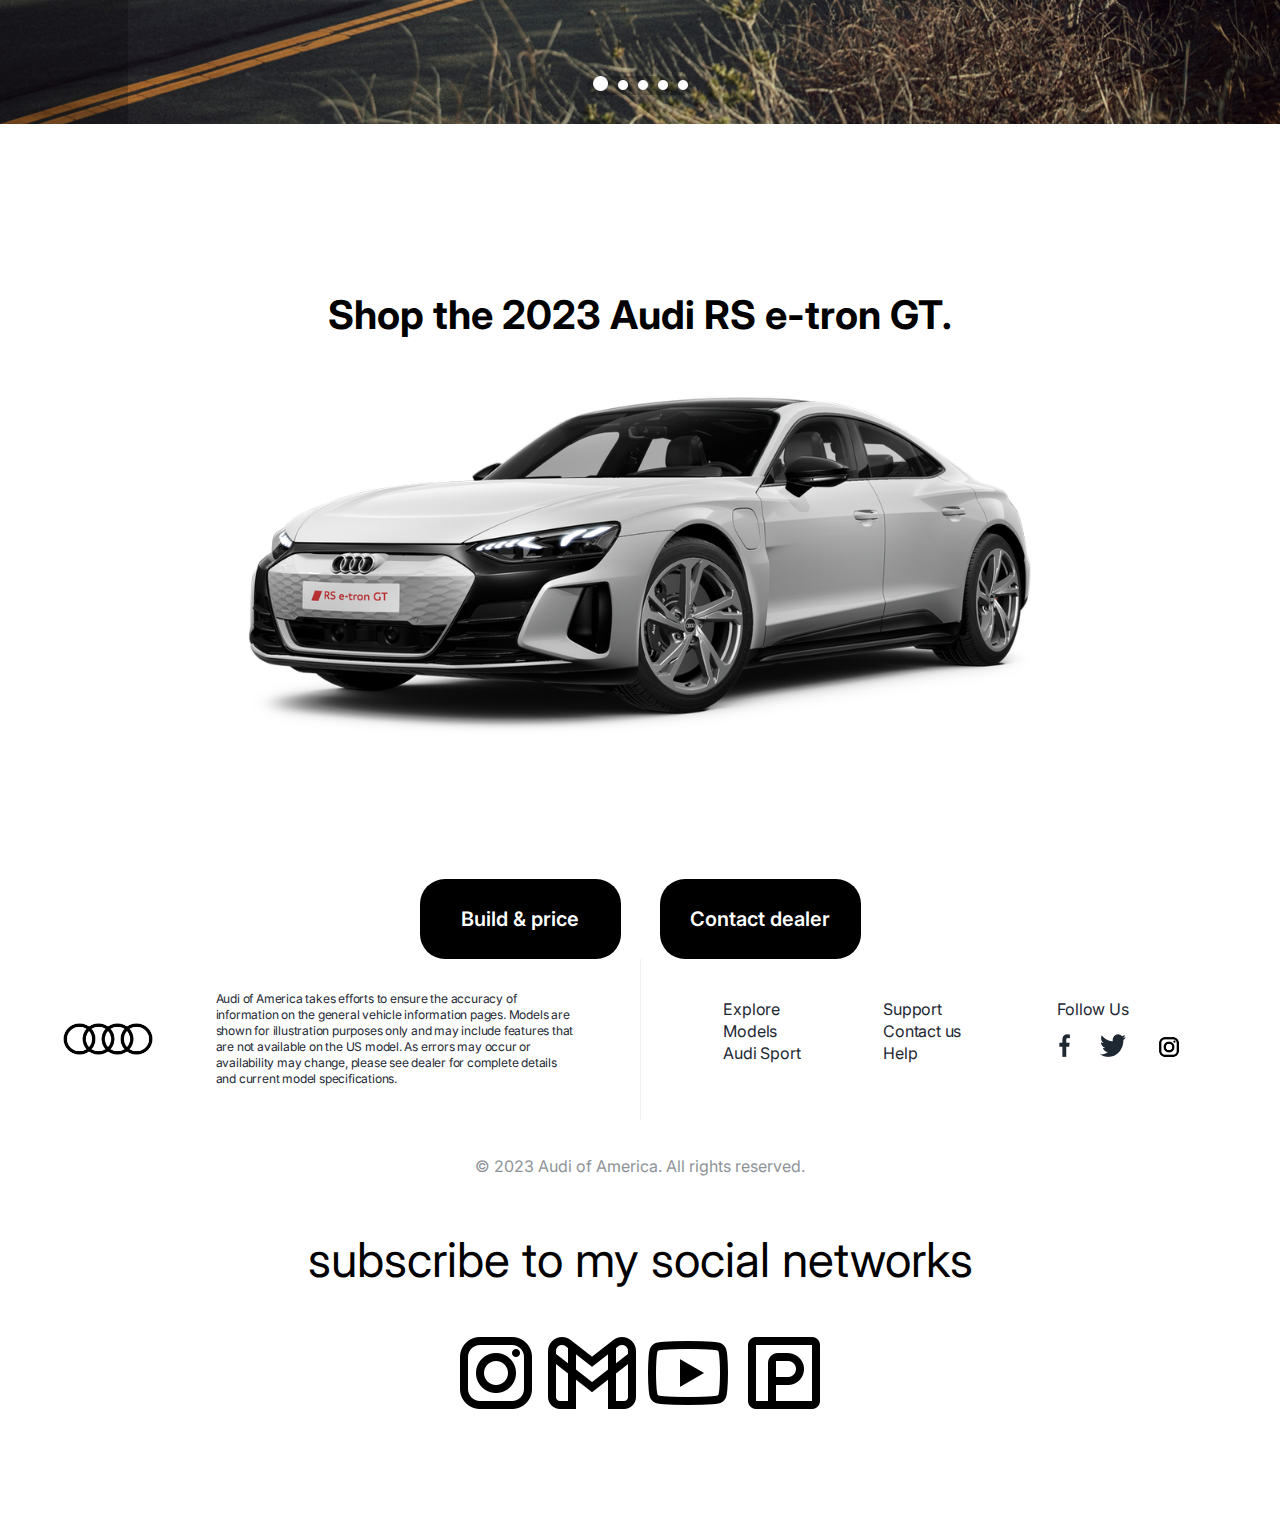
==== commit ffeb5551: "Add files via upload" ====
--- a/index.html
+++ b/index.html
@@ -15,10 +15,10 @@
                     <div><img src="images/Audi-Logo 1.png" width="123"></div>
                 </div>
                 <div class="buttons">
-                    <div class="button1"><a href="secondsite.html" style="text-decoration: none; color: #000000;">RS-eTron</a></div>
-                    <div class="button2"><a href="erorsite.html"  style="text-decoration: none; color: #000000;">Models</a></div>
-                    <div class="button3"><a href="erorsite.html"  style="text-decoration: none; color: #000000;">Discover</a></div>
-                    <div class="button4"><a href="erorsite.html"  style="text-decoration: none; color: #000000;">myAudi login</a></div>
+                    <div class="button1" style="border-bottom: solid white 2px;"><a href="index.html" style="text-decoration: none; color: #000000;">RS-eTron</a></div>
+                    <div class="button2"><a href="models.html"  style="text-decoration: none; color: #000000;">Models</a></div>
+                    <div class="button3"><a href="secondsite.html"  style="text-decoration: none; color: #000000;">Discover</a></div>
+                    <div class="button4"><a href="login.html"  style="text-decoration: none; color: #000000;">myAudi login</a></div>
                 </div>
             </div>
             <div style="position: absolute;
--- a/global.css
+++ b/global.css
@@ -105,4 +105,44 @@
     0% { top: 78%; }
     50% { top: 76%; }
     100% { top: 78%; }
-}   +}
+#languages{
+    display: flex;
+    justify-content: space-evenly;
+    position: fixed;
+    top: 50px;
+    right: 60px;
+    width: 100px;
+}
+#geo{
+    border: 1px solid black;
+    padding: 20px 20px;
+    cursor: pointer;
+    color: black;
+    border-radius: 50%;
+    margin-right: 5px;
+    background-image: url("images/geflag.png");
+    background-position: center;
+    background-size: 110%;
+    background-color: #efefef;
+}
+#geo:hover{
+    text-decoration: underline;
+    color: royalblue;
+}
+#eng{   
+    border: 1px solid black;
+    padding: 20px 20px;
+    cursor: pointer;
+    color: black;
+    border-radius: 50%; 
+    margin-left: 5px;
+    background-color: #efefef;
+    background-image: url("images/ukflag.png");
+    background-position: center;
+    background-size: 135%;
+}
+#eng:hover{
+    text-decoration: underline; 
+    color: royalblue;
+}